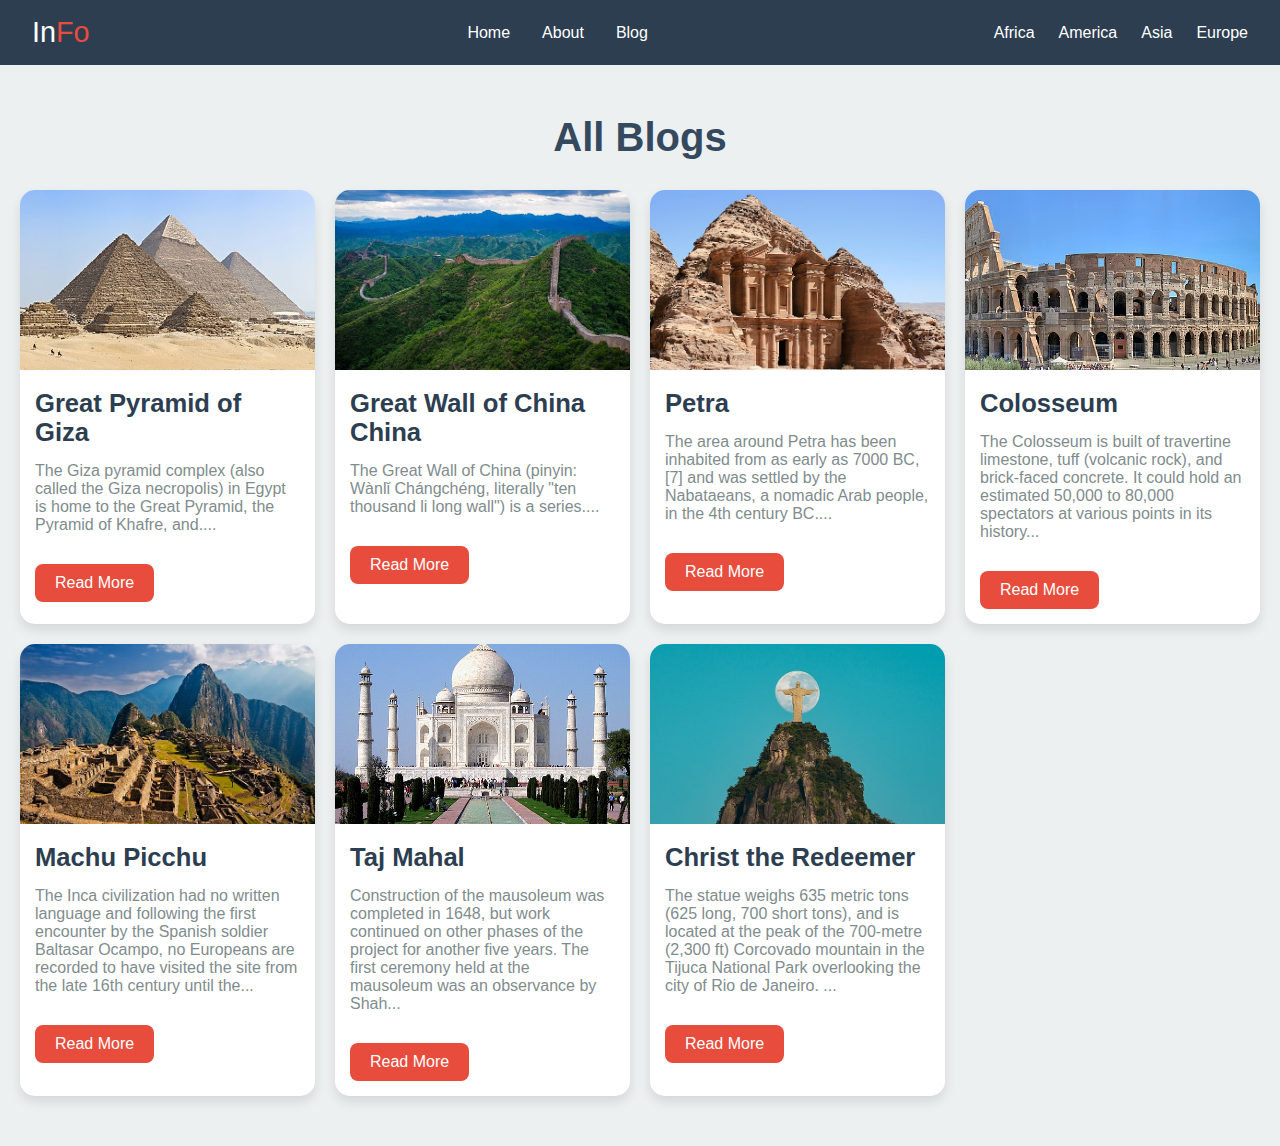
==== blog.html @ 27236963 "first commit" ====
<!DOCTYPE html>
<html lang="en">
<head>
    <meta charset="UTF-8">
    <meta name="viewport" content="width=device-width, initial-scale=1.0">
    <title>Info</title>
    <link rel="stylesheet" href="allblog.css">
</head>
<body>
    <nav class="navbar">
        <div class="logo">In<span>Fo</span></div>
        <ul class="nav-links">
            <li><a href="#home">Home</a></li>
            <li><a href="#about">About</a></li>
            <li><a href="#">Blog</a></li>
        </ul>
        <div class="country-links">
            <a href="#">Africa</a>
            <a href="#">America</a>
            <a href="#">Asia</a>
            <a href="#">Europe</a>
        </div>
    </nav>

    <section id="trending" class="trending">
        <h2>All Blogs</h2>
        <div class="trending-grid">
            <!-- Blog Card 1 -->
            <div class="blog-card">
                <img src="./imgs/giza.jpg" alt="Blog 1">
                <h3>Great Pyramid of Giza</h3>
                <p>The Giza pyramid complex (also called the Giza necropolis) in Egypt is home to the Great Pyramid, the Pyramid of Khafre, and....</p>
                <a href="./pages/giza.html" class="read-more">Read More</a>
            </div>

            <!-- Blog Card 2 -->
            <div class="blog-card">
                <img src="./imgs/grate wale.jpg" alt="Blog 2">
                <h3>Great Wall of China	China</h3>
                <p>The Great Wall of China (pinyin: Wànlǐ Chángchéng, literally "ten thousand li long wall") is a series....</p>
                <a href="/pages/greatwale.html" class="read-more">Read More</a>
            </div>

            <!-- Blog Card 3 -->
            <div class="blog-card">
                <img src="./imgs/petra.jpg" alt="Blog 3">
                <h3>Petra</h3>
                <p>The area around Petra has been inhabited from as early as 7000 BC,[7] and was settled by the Nabataeans, a nomadic Arab people, in the 4th century BC....</p>
                <a href="/pages/petra.html" class="read-more">Read More</a>
            </div>

            <!-- Blog Card 4 -->
            <div class="blog-card">
                <img src="./imgs/colosium.jpg" alt="Blog 4">
                <h3>Colosseum</h3>
                <p>The Colosseum is built of travertine limestone, tuff (volcanic rock), and brick-faced concrete. It could hold an estimated 50,000 to 80,000 spectators at various points in its history...</p>
                <a href="/pages/colosium.html" class="read-more">Read More</a>
            </div>

             <!-- Blog Card 5 -->
             <div class="blog-card">
                <img src="./imgs/machu.jpg" alt="Blog 4">
                <h3>Machu Picchu</h3>
                <p>The Inca civilization had no written language and following the first encounter by the Spanish soldier Baltasar Ocampo, no Europeans are recorded to have visited the site from the late 16th century until the...</p>
                <a href="/pages/machu.html" class="read-more">Read More</a>
            </div>

             <!-- Blog Card 6 -->
             <div class="blog-card">
                <img src="./imgs/taj.jpg" alt="Blog 4">
                <h3>Taj Mahal</h3>
                <p>Construction of the mausoleum was completed in 1648, but work continued on other phases of the project for another five years. The first ceremony held at the mausoleum was an observance by Shah...</p>
                <a href="/pages/taj.html" class="read-more">Read More</a>
            </div>

             <!-- Blog Card 7 -->
             <div class="blog-card">
                <img src="./imgs/reo.jpg" alt="Blog 4">
                <h3>Christ the Redeemer</h3>
                <p>The statue weighs 635 metric tons (625 long, 700 short tons), and is located at the peak of the 700-metre (2,300 ft) Corcovado mountain in the Tijuca National Park overlooking the city of Rio de Janeiro. ...</p>
                <a href="/pages/reo.html" class="read-more">Read More</a>
            </div>
        </div>
    </section>

</body>
</html>
---- allblog.css ----
* {
    margin: 0;
    padding: 0;
    box-sizing: border-box;
}

body {
    font-family: 'Roboto', sans-serif;
    background-color: #f4f4f9;
    color: #333;
}

/* Navbar */
.navbar {
    display: flex;
    justify-content: space-between;
    align-items: center;
    padding: 1rem 2rem;
    background-color: #2c3e50;
}

.logo {
    font-size: 1.8rem;
    color: #fff;
}

.logo span {
    color: #e74c3c;
}

.nav-links {
    display: flex;
    list-style: none;
}

.nav-links li {
    margin-left: 2rem;
}

.nav-links a {
    text-decoration: none;
    color: #fff;
    font-size: 1rem;
    transition: color 0.3s ease;
}

.nav-links a:hover {
    color: #e74c3c;
}

.country-links {
    display: flex;
    gap: 1.5rem;
}

.country-links a {
    text-decoration: none;
    color: #fff;
    font-size: 1rem;
    transition: color 0.3s ease;
}

.country-links a:hover {
    color: #e74c3c;
}

/* Trending Section */
.trending {
    padding: 50px 20px;
    background-color: #ecf0f1;
    text-align: center;
}

.trending h2 {
    font-size: 2.5em;
    margin-bottom: 30px;
    color: #34495e;
}

.trending-grid {
    display: grid;
    grid-template-columns: repeat(auto-fit, minmax(280px, 1fr));
    gap: 20px;
}

/* Blog Card */
.blog-card {
    background-color: #fff;
    border-radius: 15px;
    overflow: hidden;
    box-shadow: 0 6px 12px rgba(0, 0, 0, 0.1);
    transition: transform 0.3s ease, box-shadow 0.3s ease;
    text-align: left;
}

.blog-card:hover {
    transform: translateY(-10px);
    box-shadow: 0 12px 24px rgba(0, 0, 0, 0.2);
}

.blog-card img {
    width: 100%;
    height: 180px;
    object-fit: cover;
}

.blog-card h3 {
    margin: 15px;
    font-size: 1.6em;
    color: #2c3e50;
}

.blog-card p {
    padding: 0 15px 15px 15px;
    font-size: 1rem;
    color: #7f8c8d;
}

.read-more {
    display: inline-block;
    margin: 15px;
    padding: 10px 20px;
    background-color: #e74c3c;
    color: white;
    border-radius: 8px;
    text-decoration: none;
    transition: background-color 0.3s ease;
}

.read-more:hover {
    background-color: #c0392b;
}

/* Responsive Grid */
@media (min-width: 768px) {
    .trending-grid {
        grid-template-columns: repeat(4, 1fr);
    }
}
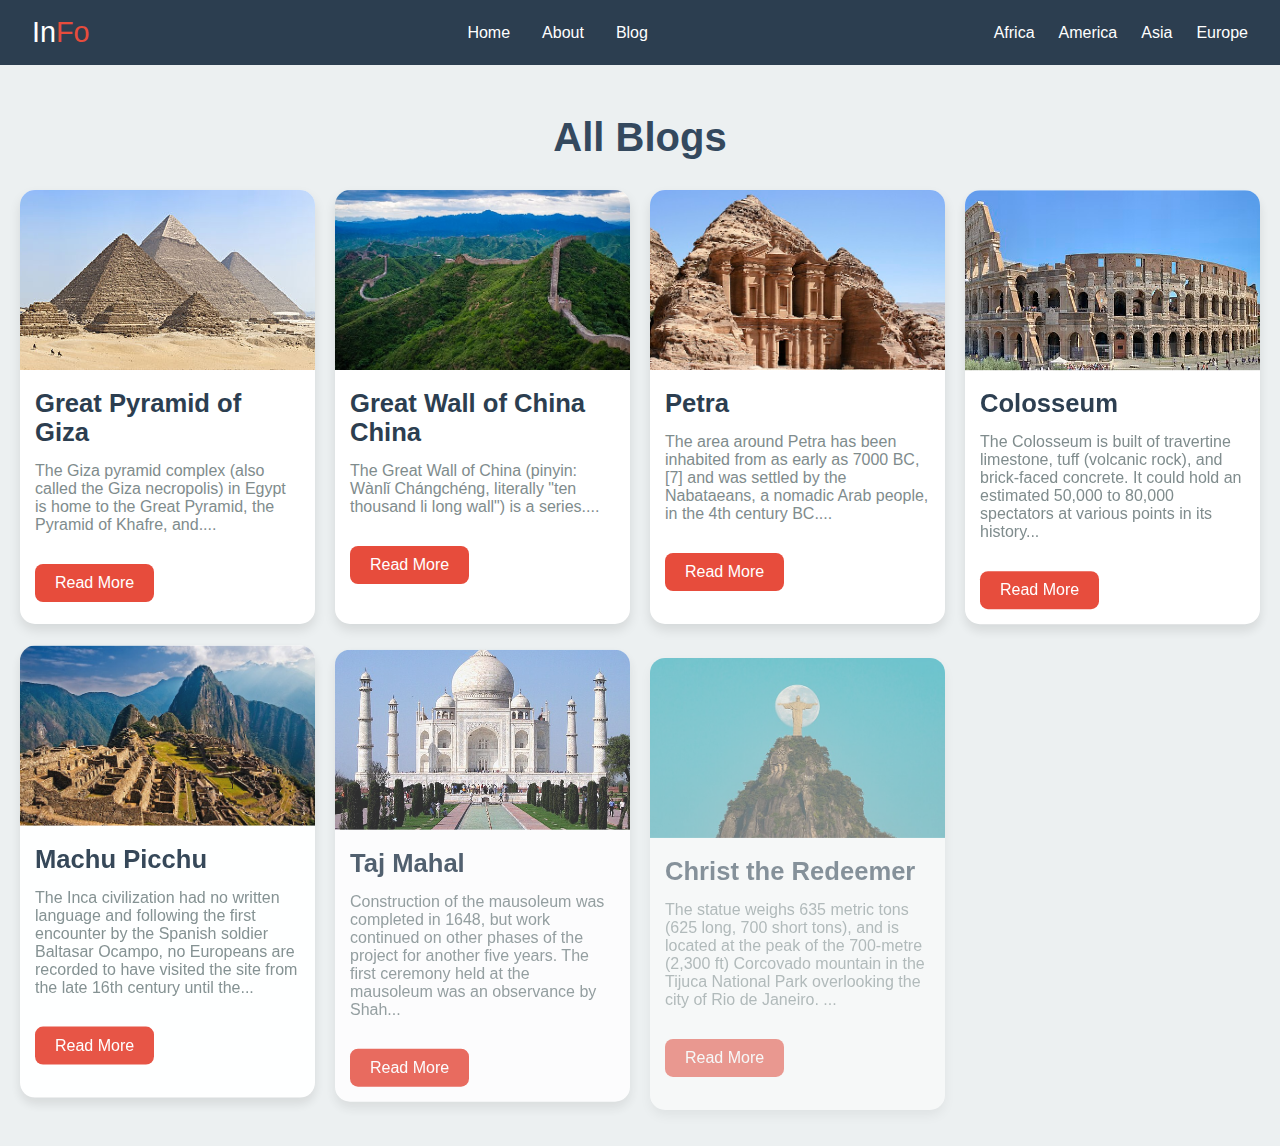
==== commit fddbce6f: "up" ====
--- a/blog.html
+++ b/blog.html
@@ -5,12 +5,14 @@
     <meta name="viewport" content="width=device-width, initial-scale=1.0">
     <title>Info</title>
     <link rel="stylesheet" href="allblog.css">
+    <script src="https://cdnjs.cloudflare.com/ajax/libs/gsap/3.10.4/gsap.min.js"></script>
+
 </head>
 <body>
     <nav class="navbar">
         <div class="logo">In<span>Fo</span></div>
         <ul class="nav-links">
-            <li><a href="#home">Home</a></li>
+            <li><a href="./index.html">Home</a></li>
             <li><a href="#about">About</a></li>
             <li><a href="#">Blog</a></li>
         </ul>
@@ -83,5 +85,7 @@
         </div>
     </section>
 
+    <script src="./animation.js"></script>
+
 </body>
 </html>
